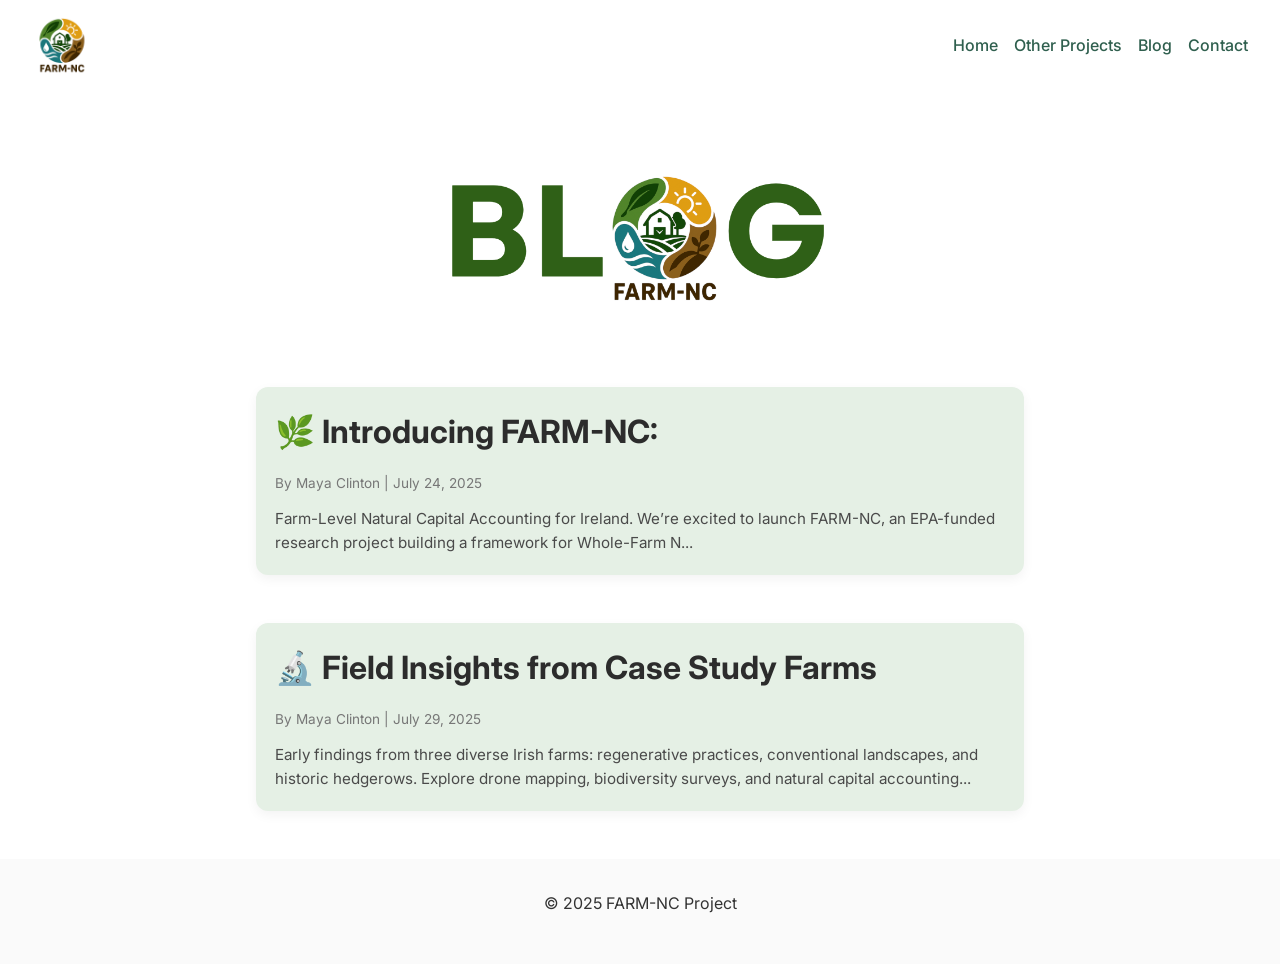
==== blog.html @ 5131491c "initial upload of updated site" ====
<!DOCTYPE html>
<html lang="en">
<head>
  <meta charset="UTF-8" />
  <meta name="viewport" content="width=device-width, initial-scale=1.0" />
  <title>FARM-NC Blog</title>
  <link rel="stylesheet" href="style.css" />
  <link href="https://fonts.googleapis.com/css2?family=Inter:wght@400;500;600&display=swap" rel="stylesheet">
  <link rel="icon" href="farmnc.png" type="image/png" sizes="16x16">
  <style>body {
    background-color: #ffffff !important;
  }</style>
</head>
<body>
    <nav>
        <img src="assets/farmnc.png" alt="FARM-NC Logo" class="logo" />
        <ul class="nav-links">
          <li><a href="index.html#home">Home</a></li>
          <li class="dropdown">
            <a href="#" class="dropbtn">Other Projects</a>
            <div class="dropdown-content">
              <a href="https://www.valuenaturalcapital.com" target="_blank">VNiC-Health</a>
              <a href="https://www.slowaters.eu" target="_blank">SloWaters</a>
            </div>
          </li>
          <li><a href="blog.html">Blog</a></li>
          <li><a href="index.html#contact">Contact</a></li>
        </ul>
      </nav>
  
      <div class="blog-container">

        <header class="blog-header">
          <div class="blog-header-text">
            
            <img src="assets/blog-logo.png" alt="FARM-NC Blog" class="blog-hero-image" width="400px" />
          </div>
        </header>
    
        <main class="blog-main">
           
            <a href="post1.html">
                <section class="post-excerpt">
                <!-- Article 1 -->
                <article class="post-item animate-in" style="animation-delay: 0.1s">
                  <h2>🌿 Introducing FARM-NC:</h2>
                  <div class="post-meta">
                    <span class="author">By Maya Clinton</span> | <time datetime="2025-07-15">July 24, 2025</time>
                  </div>
                  <p>Farm-Level Natural Capital Accounting for Ireland. We’re excited to launch FARM-NC, an EPA-funded research project building a framework for Whole-Farm N...</p>
                </article>
            </section>
            </a>
               
            <a href="post2.html" class="post-link">
                <section class="post-excerpt animate-in" style="animation-delay: 0.2s">
                  <article class="post-item">
                    <h2>🔬 Field Insights from Case Study Farms</h2>
                    <div class="post-meta">
                      <span class="author">By Maya Clinton</span> |
                      <time datetime="2025-07-29">July 29, 2025</time>
                    </div>
                    <p>Early findings from three diverse Irish farms: regenerative practices, conventional landscapes, and historic hedgerows. Explore drone mapping, biodiversity surveys, and natural capital accounting...</p>
                  </article>
                </section>
              </a>
             
        </main>
    
      </div>
  <footer>
    <p>&copy; 2025 FARM-NC Project</p>
  </footer>
</body>
</html>
---- style.css ----
/* Reset & Base */
:root {
  /* Palette */
  --clr-bg: #fafaf6;
  --clr-foreground: #333333;
  --clr-primary: #316650;   /* deep forest green */
  --clr-primary-light: #4b8c6f;
  --clr-secondary: #ffffff; 
  --clr-accent: #d99b5c;    /* subtle gold */

  /* Typography */
  --ff-base: 'Poppins', sans-serif;
  --fs-base: 1rem;
  --fs-lg: 1.125rem;
  --fs-xl: 2rem;

  /* Spacing */
  --spacer: 1rem;

  /* Animation Durations */
  --anim-fast: 0.2s;
  --anim-medium: 0.6s;
  --anim-slow: 1s;
}

.nav-icon {
  display: flex;
  align-items: center;
  width:24px
}

/* Remove rounding on just the LinkedIn nav item */
.nav-icon,
.nav-icon a {
  border-radius: 0 !important;
  overflow: visible; /* in case you had hidden corners */
  transition: color var(--anim-fast);
}
.nav-icon a:hover {
  color: var(--clr-primary);
}
.linkedin-icon {
  width: 18px;
  height: 18px;
  fill: currentColor;
}
.linkedin-icon {
  width: 24px;
  height: auto;
  display: block;
  filter: grayscale(100%) brightness(0%) sepia(0%) saturate(0%) hue-rotate(0deg);
  /* Above makes it black; adjust filters to match nav color if needed */
  transition: filter var(--anim-fast) ease;
}

.nav-icon a:hover .linkedin-icon {
  filter: none; /* Returns to original colored SVG, or adjust filters for hover color */
}


* {
  margin: 0;
  padding: 0;
  box-sizing: border-box;
}

body {
  font-family:  'Poppins'; 
  background: #fdfdf9;
  color: #333;
  line-height: 1.6;
  font-size: 16px;
}

a {
  color: #2f5f4e;
  text-decoration: none;
  transition: color 0.2s ease;
}

a:hover {
  color: #1a3a2a;
}

/* Navigation */
nav {
  display: flex;
  justify-content: space-between;
  align-items: center;
  padding: 1rem 2rem;
  position: sticky;
  top: 0;
  background: transparent;
  z-index: 100;
}

.logo {
  height: 60px;
}

.nav-links {
  list-style: none;
  display: flex;
  gap: 1.5rem;
}

.nav-links a {
  color: #2f5f4e;
  font-weight: 500;
  font-size: 1rem;
}

.nav-links a:hover {
  color: #1a3a2a;
}

.dropdown {
  position: relative;
}

.dropbtn {
  font-weight: 500;
  font-size: 1rem;
  color: #2f5f4e;
  cursor: pointer;
}

.dropdown-content {
  position: absolute;
  top: 1.8rem;
  left: 0;
  background: #fff;

  box-shadow: 0 4px 12px rgba(0,0,0,0.1);
  opacity: 0;
  visibility: hidden;
  transform: translateY(-8px);
  transition: opacity 0.2s ease, transform 0.2s ease;
}

.dropdown-content a {
  display: block;
  padding: 0.6rem 1rem;
  font-size: 0.95rem;
  color: #2f5f4e;
}

.dropdown:hover .dropdown-content {
  opacity: 1;
  visibility: visible;
  transform: translateY(0);
}

.carousel-image {
  position: absolute;
  width: 100%;
  height: 100%;
  object-fit: cover;
  opacity: 0;
  transition: opacity 1s ease;
}

.carousel-image.active {
  opacity: 1;
}

.carousel-container {
  position: relative;
     /* horizontal centering */
  height: 60vh;                 /* ensure it fills the carousel height */
  overflow: hidden;
}

.hero-carousel {
  position: relative;
  width: 100%;
  height: 60vh;                /* adjust as needed */
  overflow: hidden;
  align-items: center;
  justify-content: center;
}

.hero-text {
  position: relative;           
  z-index: 2;                   /* above the images */
  text-align: center;
}

.hero-text img {
  position: absolute;
  width: 400px;
  height: auto;
  margin-bottom: 1rem;
  align-items: center;
  justify-content: center;
}



/* Blog Header */
.blog-header {
  background: white;
  display: flex;
  flex-direction: column;
  align-items: center;
  justify-content: center;
  padding: calc(var(--spacer) * 3) 1rem;
  text-align: center;
}
.blog-header-text h1 {
  font-size: 2.5rem;
  color: var(--clr-primary);
  margin-bottom: 0.5rem;
}
.blog-header-text p {
  font-size: var(--fs-lg);
  color: var(--clr-foreground);
}

/* Main Container */
main {
  max-width: 900px;
  margin: 2rem auto;
  padding: 0 1rem;
}

section {
  margin-bottom: 3rem;
}

h2 {
  font-size: 2rem;
  color: #2c2c2c;
  margin-bottom: 1rem;
}

p {
  margin-bottom: 1rem;
  font-size: 1rem;
}

/* Project List */
.project ul {
  list-style: none;
  margin-top: 1rem;
}

.project li::before {
  content: "✓";
  color: #3d9970;
  margin-right: 0.5rem;
}

/* Team Grid */
.team-grid {
  display: grid;
  gap: 2rem;
  grid-template-columns: repeat(auto-fit, minmax(240px, 1fr));
}

.member {
  background: #fff;
  padding: 1.5rem;
  border-radius: 12px;
  box-shadow: 0 4px 12px rgba(0,0,0,0.05);
  text-align: center;
  transition: transform 0.2s;
}

.member:hover {
  transform: translateY(-4px);
}

.profile-img {
  width: 100px;
  height: 100px;
  border-radius: 50%;
  object-fit: cover;
  margin-bottom: 0.75rem;
}

.member h3 {
  font-size: 1.1rem;
  margin-bottom: 0.5rem;
}

.member p {
  font-size: 0.9rem;
  color: #555;
}

/* Center member cards in the grid */
.team-grid {
  /* if you want each card to be centered in its grid cell */
  place-items: center;
}

/* Ensure the contents of each .member are vertically stacked and centered */
.member {
  display: flex;
  flex-direction: column;
  align-items: center;
  text-align: center; /* fallback */
}

/* Make the profile image block‑level and center it */
.profile-img {
  display: block;
  margin: 0 auto 0.75rem;
}


/* Blog Listing */
.blog-list h1 {
  font-size: 2.25rem;
  margin-bottom: 0.5rem;
  text-align: center;
}

.post-excerpt article {
  background: #fff;
  padding: 1.2rem;
  border-radius: 10px;
  box-shadow: 0 3px 10px rgba(0,0,0,0.05);
  transition: box-shadow 0.2s;
}

.post-excerpt article:hover {
  box-shadow: 0 6px 18px rgba(0,0,0,0.08);
}

.post-excerpt h2 a {
  font-size: 1.5rem;
  color: #2f5f4e;
}

.post-meta {
  font-size: 0.85rem;
  color: #777;
  margin-bottom: 0.75rem;
}

.post-excerpt p {
  font-size: 0.95rem;
  color: #444;
}

/* Single Post */
.blog-post-container {
  max-width: 700px;
  margin: auto;
}

.blog-post h1 {
  font-size: 2.5rem;
  margin-bottom: 0.75rem;
  color: #2c2c2c;
}

.check-list {
  list-style: none;
  margin: 1rem 0;
  padding-left: 0;
}

.check-list li {
  font-size: 1rem;
  margin-bottom: 0.5rem;
}

.check-list li::before {
  content: "✅";
  margin-right: 0.5rem;
}

.post-content p {
  font-size: 1rem;
  margin-bottom: 1rem;
}

.back-link {
  font-size: 0.95rem;
  display: inline-block;
  margin-top: 2rem;
}

/* Contact */
.contact a {
  font-weight: 500;
}

/* Footer */
footer {
  background: #fafafa;
  padding: 2rem 1rem;
  text-align: center;
}

/* Footer Logos Centering */
.footer-logos {
  display: flex;
  justify-content: center;
  align-items: center;
  gap: calc(var(--spacer) * 1); /* space between logos */
  margin-bottom: var(--spacer);  /* some breathing room above the © text */
}

.footer-logos img {
  max-height: 60px;  /* or whatever fits your design */
  width: auto;
  display: block;
}


/*--------------------------------------------------------------
1. VARIABLES & GLOBALS
--------------------------------------------------------------*/
:root {
  /* Palette */
  --clr-bg: #fafaf6;
  --clr-foreground: #333333;
  --clr-primary: #316650;
  --clr-primary-light: #4b8c6f;
  --clr-secondary: #f0e6d2;
  --clr-accent: #d99b5c;

  /* Typography */
  --ff-base: 'Inter', sans-serif;
  --fs-base: 1rem;
  --fs-lg: 1.125rem;
  --fs-xl: 2rem;

  /* Spacing */
  --spacer: 1rem;

  /* Animation Durations */
  --anim-fast: 0.2s;
  --anim-medium: 0.6s;
  --anim-slow: 1s;
}

/* Reset & Base */
*,
*::before,
*::after {
  box-sizing: border-box;
}
body {
  margin: 0;
  background: var(--clr-bg);
  color: var(--clr-foreground);
  font-family: var(--ff-base);
  font-size: var(--fs-base);
  line-height: 1.6;
  -webkit-font-smoothing: antialiased;
}

/* Links */
a {
  color: var(--clr-primary);
  text-decoration: none;
  transition: color var(--anim-fast) ease,
              transform var(--anim-fast) ease;
}
a:hover {
  color: var(--clr-primary-light);
  transform: translateY(-2px);
}

/* Animations */
@keyframes fadeInUp {
  from { opacity: 0; transform: translateY(20px); }
  to   { opacity: 1; transform: translateY(0); }
}
.animate-in {
  opacity: 0;
  animation: fadeInUp var(--anim-medium) both;
}

/*--------------------------------------------------------------
2. NAVIGATION & HERO
--------------------------------------------------------------*/
.nav-links {
  display: flex;
  gap: calc(var(--spacer) * 1);
}
.nav-links a {
  position: relative;
  padding: 0.2rem 0;
}
.nav-links a::after {
  content: '';
  position: absolute;
  width: 0;
  height: 2px;
  bottom: -2px;
  left: 0;
  background: var(--clr-primary);
  transition: width var(--anim-fast) ease;
}
.nav-links a:hover::after {
  width: 100%;
}

.hero {
  position: relative;
  overflow: hidden;
}
.hero-text {
  opacity: 0;
  animation: fadeInUp var(--anim-slow) both 0.5s;
  font-size: var(--fs-xl);
  color: var(--clr-primary);
  text-align: center;
}

/*--------------------------------------------------------------
3. BLOG LISTING (blog.html)
--------------------------------------------------------------*/
.post-excerpt {
  display: grid;
  gap: calc(var(--spacer) * 1.5);
}
.post-excerpt article {
  background: #e5f0e5;
  padding: calc(var(--spacer) * 1.2);
  border-radius: 12px;
  box-shadow: 0 4px 12px rgba(0,0,0,0.05);
  transition: box-shadow var(--anim-fast) ease,
              transform var(--anim-fast) ease;
}
.post-excerpt article:hover {
  box-shadow: 0 8px 24px rgba(0,0,0,0.1);
  transform: translateY(-4px);
}
.post-excerpt h2 a {
  color: var(--clr-primary);
  font-size: 1.5rem;
  display: inline-block;
}
.post-excerpt p {
  margin: 0.75rem 0 0;
  color: #4a4a4a;
}

/*--------------------------------------------------------------
4. SINGLE POST (post1.html)
--------------------------------------------------------------*/
.blog-post {
  max-width: 800px;
  margin: 0 auto;
  background: #fff;
  padding: calc(var(--spacer) * 1.5);
  border-radius: 16px;
  box-shadow: 0 4px 16px rgba(0,0,0,0.07);
}
.blog-post h1 {
  color: var(--clr-primary);
  margin-bottom: var(--spacer);
  font-size: 2.5rem;
}
.blog-post h2,
.blog-post h3 {
  color: var(--clr-foreground);
  margin-top: calc(var(--spacer) * 2);
}
.blog-post p {
  margin-bottom: var(--spacer);
}
.check-list {
  list-style: none;
  padding-left: 0;
}
.check-list li {
  position: relative;
  padding-left: 1.5rem;
  margin-bottom: 0.5rem;
}
.check-list li::before {
  content: "✔︎";
  position: absolute;
  left: 0;
  top: 0;
  color: var(--clr-accent);
}

/* Back‑to‑Blog Button */
.btn-outline {
  display: inline-block;
  padding: 0.5rem 1rem;
  border: 2px solid var(--clr-primary);
  border-radius: 0px;
  font-size: var(--fs-lg);
  color: var(--clr-primary);
  transition: background var(--anim-fast) ease,
              color var(--anim-fast) ease,
              transform var(--anim-fast) ease;
  margin-top: var(--spacer);
}
.btn-outline:hover {
  background: var(--clr-primary);
  color: #fff;
  transform: translateY(-2px);
}

/*--------------------------------------------------------------
5. MEDIA & RESPONSIVENESS
--------------------------------------------------------------*/
img {
  max-width: 100%;
  display: block;
  border-radius: 0px;
}
@media (max-width: 768px) {
  .post-excerpt {
    grid-template-columns: 1fr;
  }
  .hero-text {
    font-size: var(--fs-lg);
  }
}

/*--------------------------------------------------------------
4b. SINGLE POST (post1.html – improved structure)
--------------------------------------------------------------*/

/* Container */
.blog-container {
  width: 90%;
  max-width: 800px;
  margin: 2rem auto;
}

/* Header (title + meta) */
.blog-post-header {
  margin-bottom: var(--spacer);
  text-align: center;
}
.blog-post-header h1 {
  font-size: 2.5rem;
  color: var(--clr-primary);
  margin-bottom: 0.5rem;
}
.blog-post-header .post-meta {
  font-size: 0.9rem;
  color: #666;
}
.blog-post-header .post-meta .author {
  font-weight: 500;
}
.blog-post-header .post-meta time {
  font-style: italic;
}

/* Main content */
.blog-post-content {
  line-height: 1.7;
}
.blog-post-content h2 {
  margin-top: var(--spacer);
  margin-bottom: 0.5rem;
  color: var(--clr-foreground);
  font-size: 1.75rem;
}
.blog-post-content p {
  margin-bottom: var(--spacer);
  font-size: 1rem;
}

/* Check‑list styling (already in place, but for reference) */
.check-list {
  list-style: none;
  padding: 0;
  margin: var(--spacer) 0;
}
.check-list li {
  position: relative;
  padding-left: 1.5rem;
  margin-bottom: 0.5rem;
}
.check-list li::before {
  content: "✔︎";
  position: absolute;
  left: 0;
  top: 0;
  color: var(--clr-accent);
}

/* Back‑link button */
.back-link {
  text-align: center;
  margin-top: calc(var(--spacer) * 1.5);
}
.back-link .btn-outline {
  padding: 0.6rem 1.2rem;
  font-size: var(--fs-base);
}

.gallery {
  display: grid;
  grid-template-columns: repeat(auto-fit, minmax(200px, 1fr));
  gap: var(--spacer);
  margin: var(--spacer) 0;
}
.gallery-image {
  width: 100%;
  border-radius: 8px;
  box-shadow: 0 2px 8px rgba(0,0,0,0.06);
}
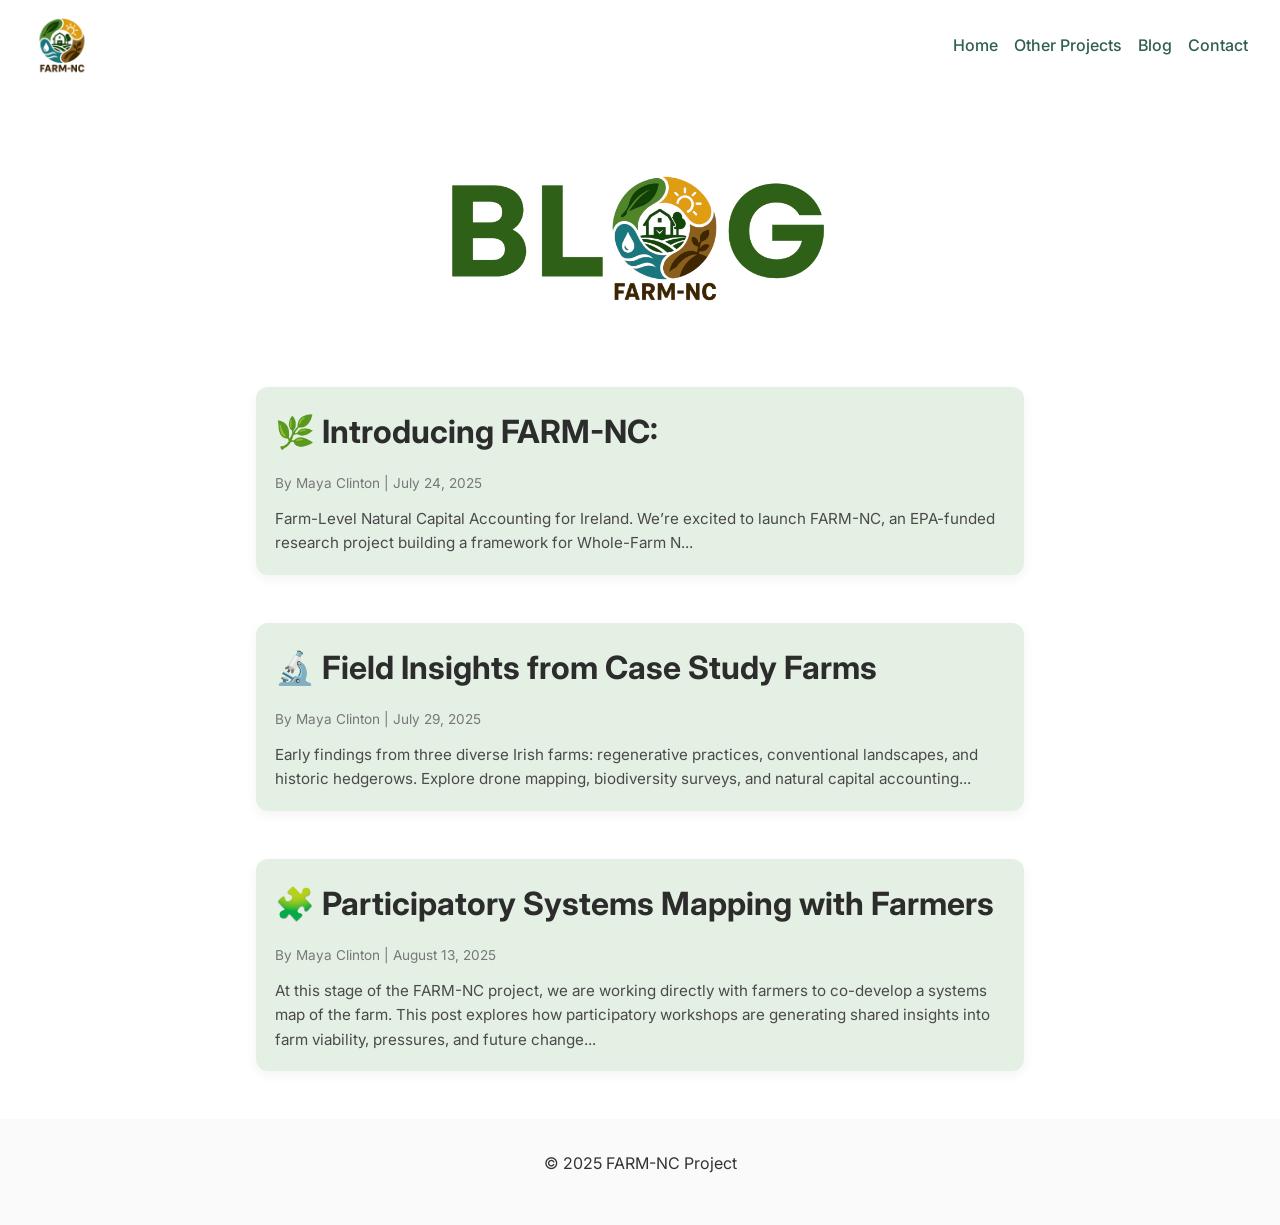
==== commit d05b66f1: "Update blog.html" ====
--- a/blog.html
+++ b/blog.html
@@ -64,6 +64,20 @@
                   </article>
                 </section>
               </a>
+
+              <a href="post3.html" class="post-link">
+      <section class="post-excerpt animate-in" style="animation-delay: 0.2s">
+        <article class="post-item">
+          <h2>🧩 Participatory Systems Mapping with Farmers</h2>
+          <div class="post-meta">
+            <span class="author">By Maya Clinton</span> |
+            <time datetime="2025-08-13">August 13, 2025</time>
+          </div>
+          <p>At this stage of the FARM-NC project, we are working directly with farmers to co-develop a systems map of the farm. This post explores how participatory workshops are generating shared insights into farm viability, pressures, and future change...</p>
+        </article>
+      </section>
+    </a>
+
              
         </main>
     
@@ -72,4 +86,4 @@
     <p>&copy; 2025 FARM-NC Project</p>
   </footer>
 </body>
-</html>+</html>
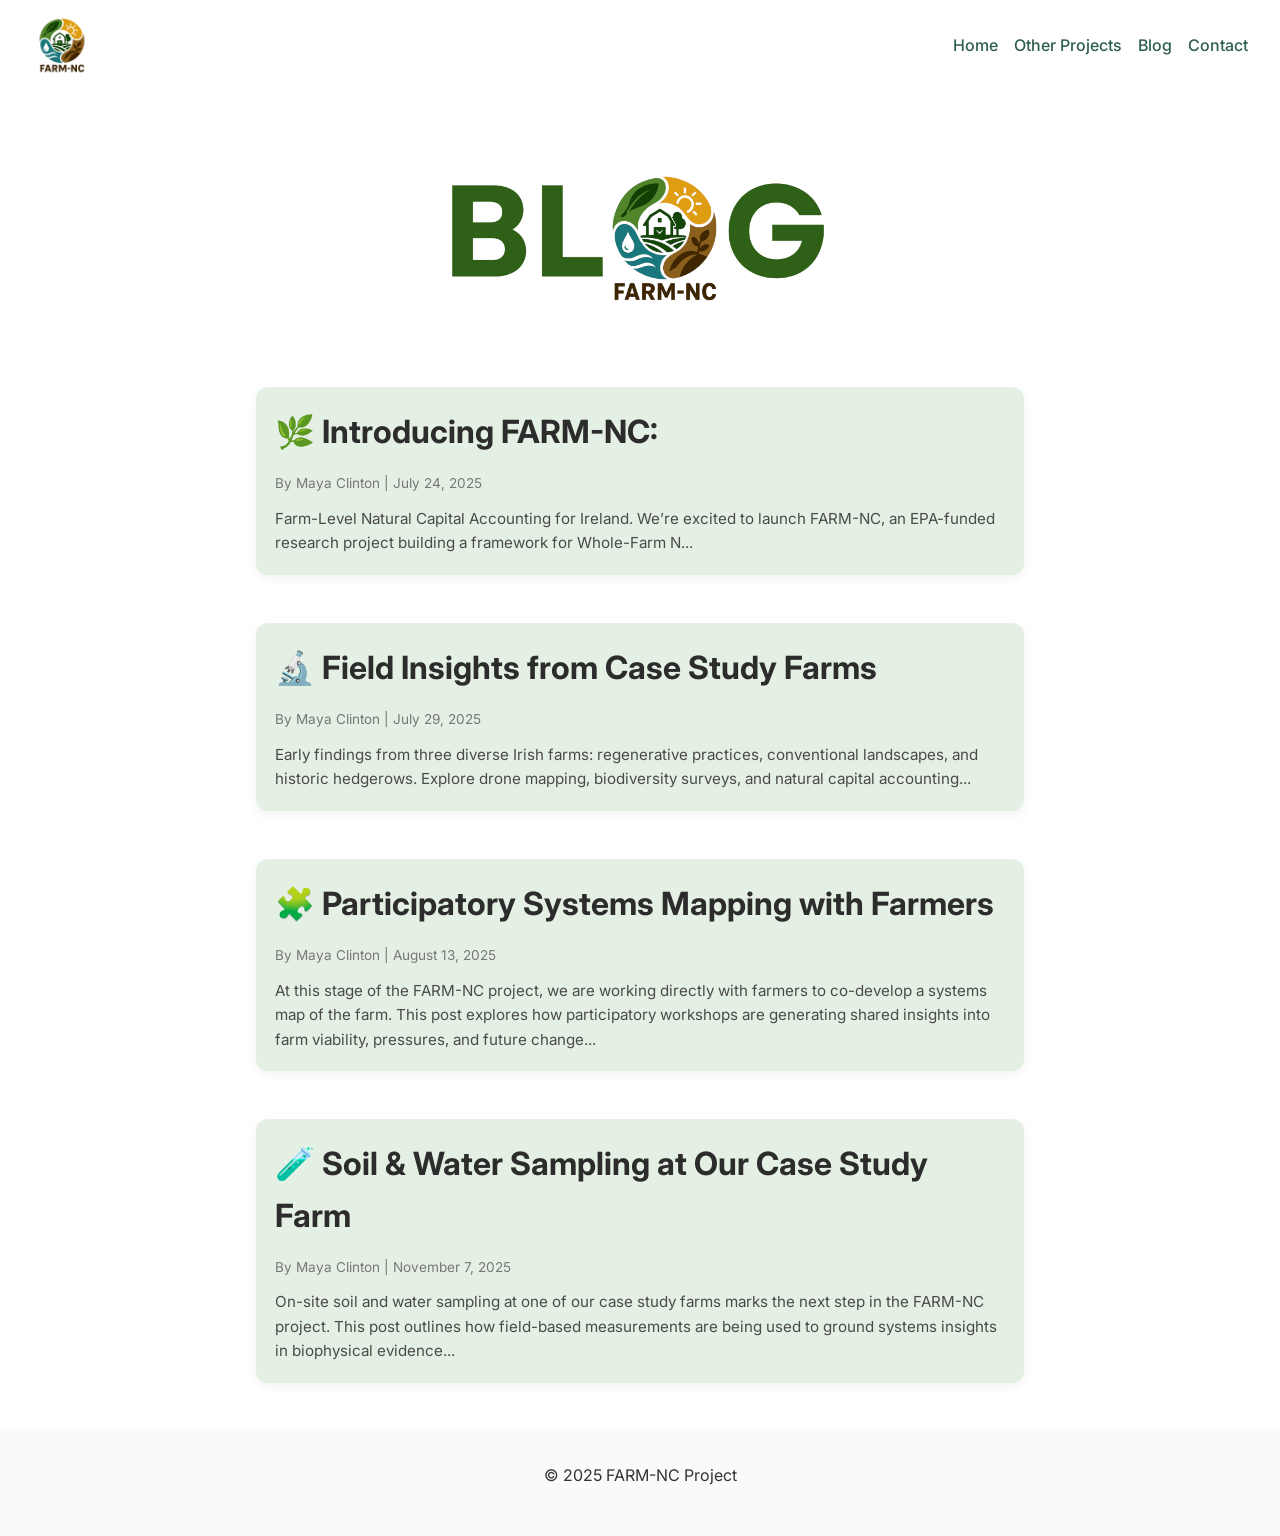
==== commit fc14670f: "Add new post about soil and water sampling Added a new post link for soil and water sampling." ====
--- a/blog.html
+++ b/blog.html
@@ -78,6 +78,20 @@
       </section>
     </a>
 
+          <a href="post4.html" class="post-link">
+  <section class="post-excerpt animate-in" style="animation-delay: 0.2s">
+    <article class="post-item">
+      <h2>🧪 Soil & Water Sampling at Our Case Study Farm</h2>
+      <div class="post-meta">
+        <span class="author">By Maya Clinton</span> |
+        <time datetime="2025-11-07">November 7, 2025</time>
+      </div>
+      <p>On-site soil and water sampling at one of our case study farms marks the next step in the FARM-NC project. This post outlines how field-based measurements are being used to ground systems insights in biophysical evidence...</p>
+    </article>
+  </section>
+</a>
+
+
              
         </main>
     
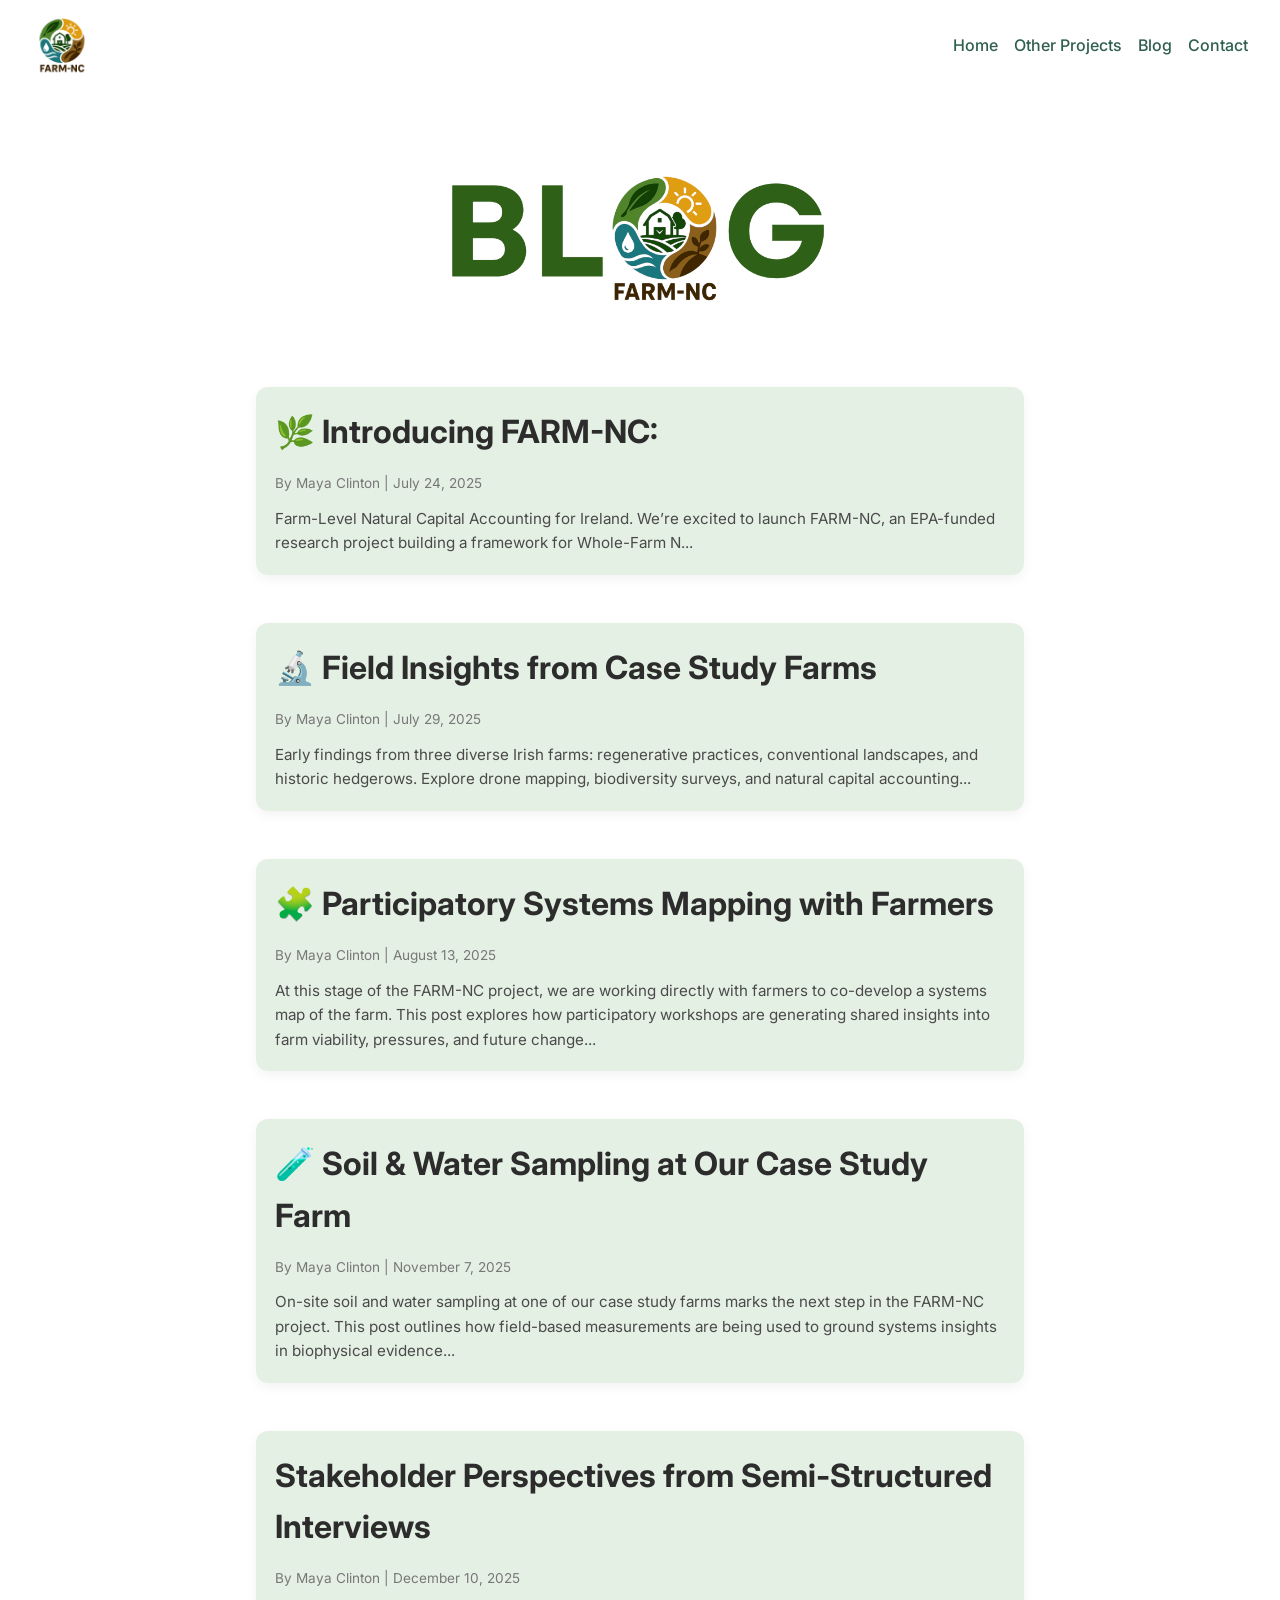
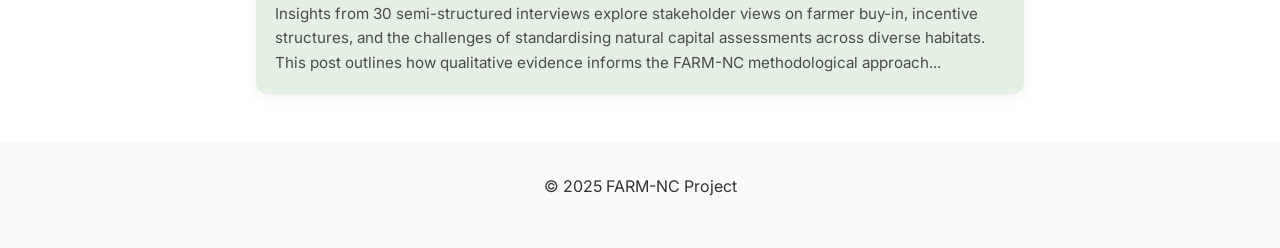
==== commit 6ffaf64f: "Update blog.html" ====
--- a/blog.html
+++ b/blog.html
@@ -91,6 +91,22 @@
   </section>
 </a>
 
+          <a href="post5.html" class="post-link">
+  <section class="post-excerpt animate-in" style="animation-delay: 0.2s">
+    <article class="post-item">
+      <h2> Stakeholder Perspectives from Semi-Structured Interviews</h2>
+      <div class="post-meta">
+        <span class="author">By Maya Clinton</span> |
+        <time datetime="2025-12-10">December 10, 2025</time>
+      </div>
+      <p>
+        Insights from 30 semi-structured interviews explore stakeholder views on farmer buy-in, incentive structures, and the challenges of standardising natural capital assessments across diverse habitats. This post outlines how qualitative evidence informs the FARM-NC methodological approach...
+      </p>
+    </article>
+  </section>
+</a>
+
+
 
              
         </main>
